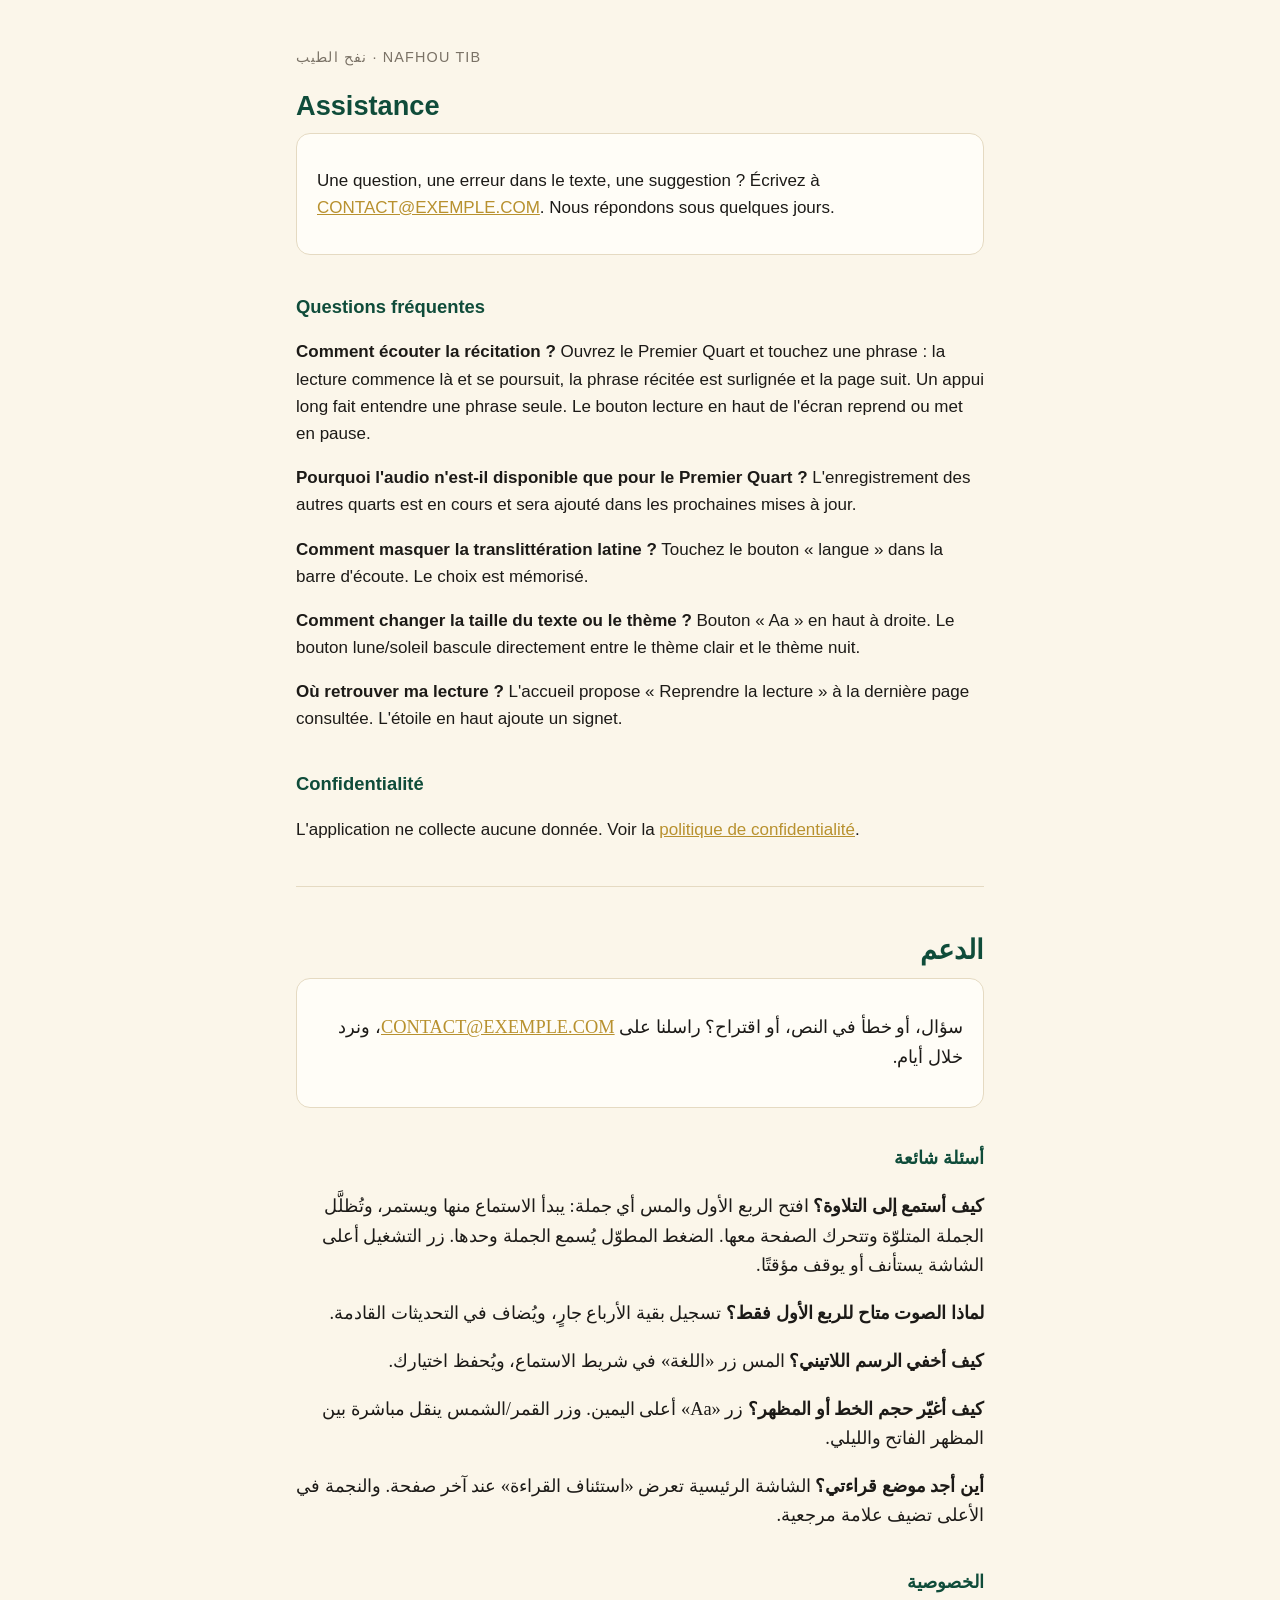
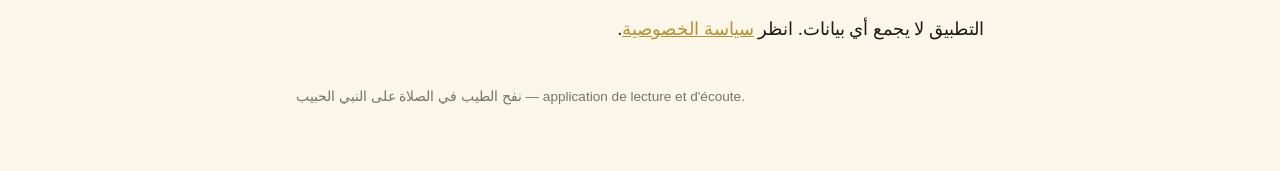
==== index.html @ 1b4a989a "Pages d'assistance et de confidentialité de l'app نفح الطيب Co-Authored-By: Claude Fable 5.1 <norepl" ====
<!doctype html><html lang="fr"><head><meta charset="utf-8"><meta http-equiv="refresh" content="0; url=assistance.html"><title>نفح الطيب</title></head><body><a href="assistance.html">Assistance · نفح الطيب</a></body></html>
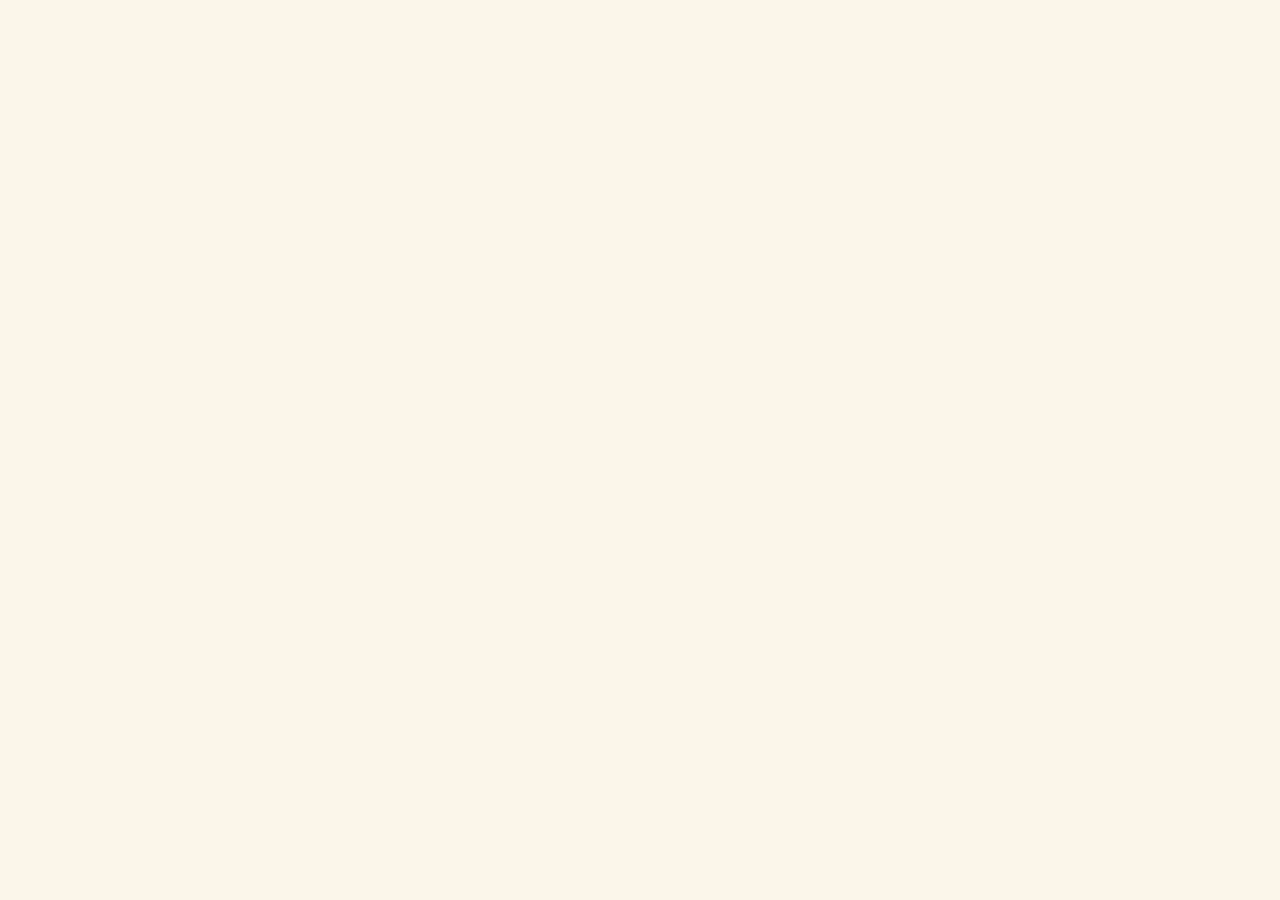
==== commit 8ab5baf3: "Version web du 2026-09-22" ====
--- a/index.html
+++ b/index.html
@@ -1 +1 @@
-<!doctype html><html lang="fr"><head><meta charset="utf-8"><meta http-equiv="refresh" content="0; url=assistance.html"><title>نفح الطيب</title></head><body><a href="assistance.html">Assistance · نفح الطيب</a></body></html>
+<!doctype html><html lang="fr"><head><meta charset="utf-8"><meta name="viewport" content="width=device-width,initial-scale=1"><meta http-equiv="refresh" content="0; url=app/"><title>نفح الطيب</title><link rel="stylesheet" href="style.css"></head><body><main><p class="app">نفح الطيب · Nafhou Tib</p><p><a href="app/">Ouvrir l'application</a> · <a href="assistance.html">Assistance</a></p></main></body></html>
--- a/style.css
+++ b/style.css
@@ -0,0 +1,10 @@
+:root{--bg:#FBF6EA;--surface:#FFFDF7;--ink:#1C1A17;--emerald:#0F4C3A;--gold:#B8912F;--muted:#7A7266;--border:#E5DAC2}
+@media (prefers-color-scheme:dark){:root{--bg:#12100D;--surface:#1B1814;--ink:#E8E0D0;--emerald:#5FA98A;--gold:#D9BE72;--muted:#9A9080;--border:#2E2820}}
+*{box-sizing:border-box}body{margin:0;background:var(--bg);color:var(--ink);font:17px/1.6 -apple-system,"Segoe UI",Roboto,sans-serif}
+main{max-width:720px;margin:0 auto;padding:32px 16px 64px}
+h1{color:var(--emerald);font-size:1.7rem;margin:.2em 0}h2{color:var(--emerald);font-size:1.15rem;margin-top:2em}
+.app{color:var(--muted);font-size:.9rem;letter-spacing:.08em;text-transform:uppercase}
+section.ar{direction:rtl;text-align:right;font-family:"Amiri","Scheherazade New","Noto Naskh Arabic",serif;font-size:1.15rem}
+hr{border:0;border-top:1px solid var(--border);margin:2.5em 0}
+a{color:var(--gold)}.card{background:var(--surface);border:1px solid var(--border);border-radius:14px;padding:16px 20px}
+ul{padding-inline-start:1.2em}footer{color:var(--muted);font-size:.85rem;margin-top:3em}
